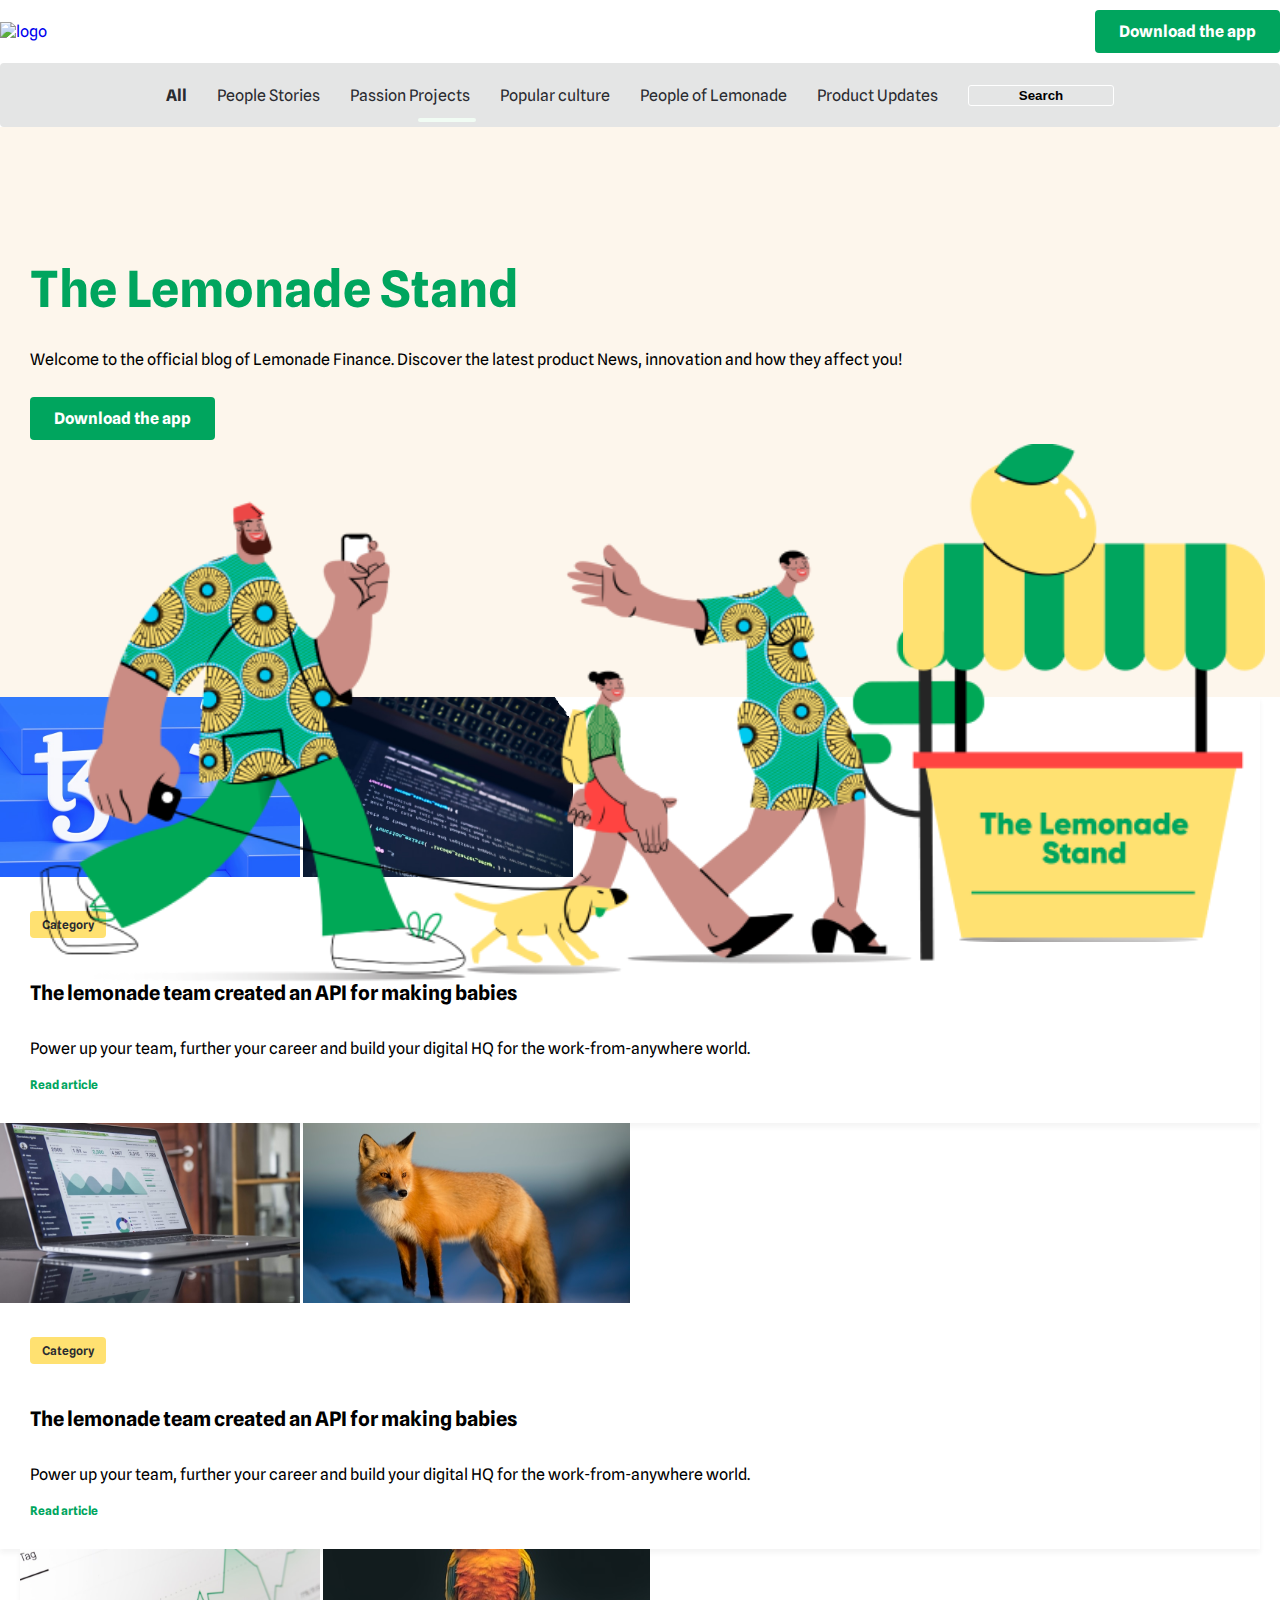
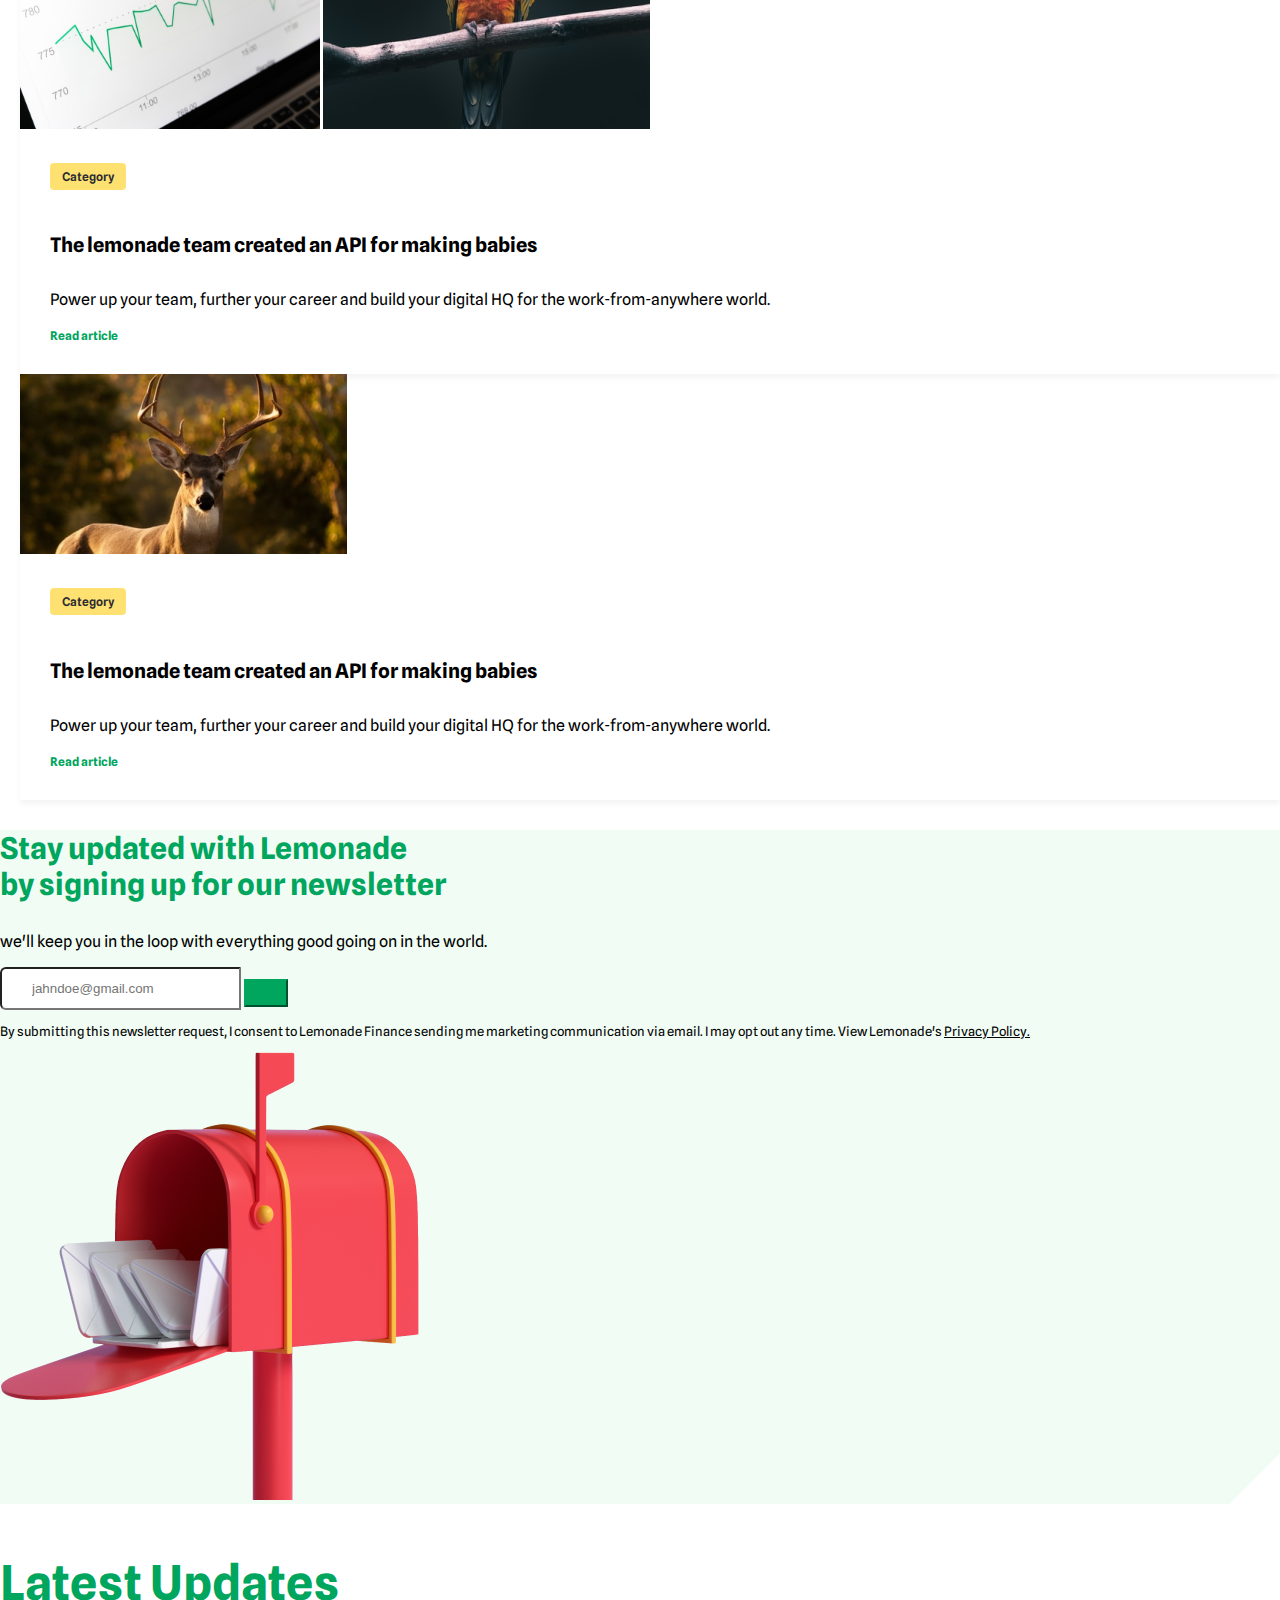
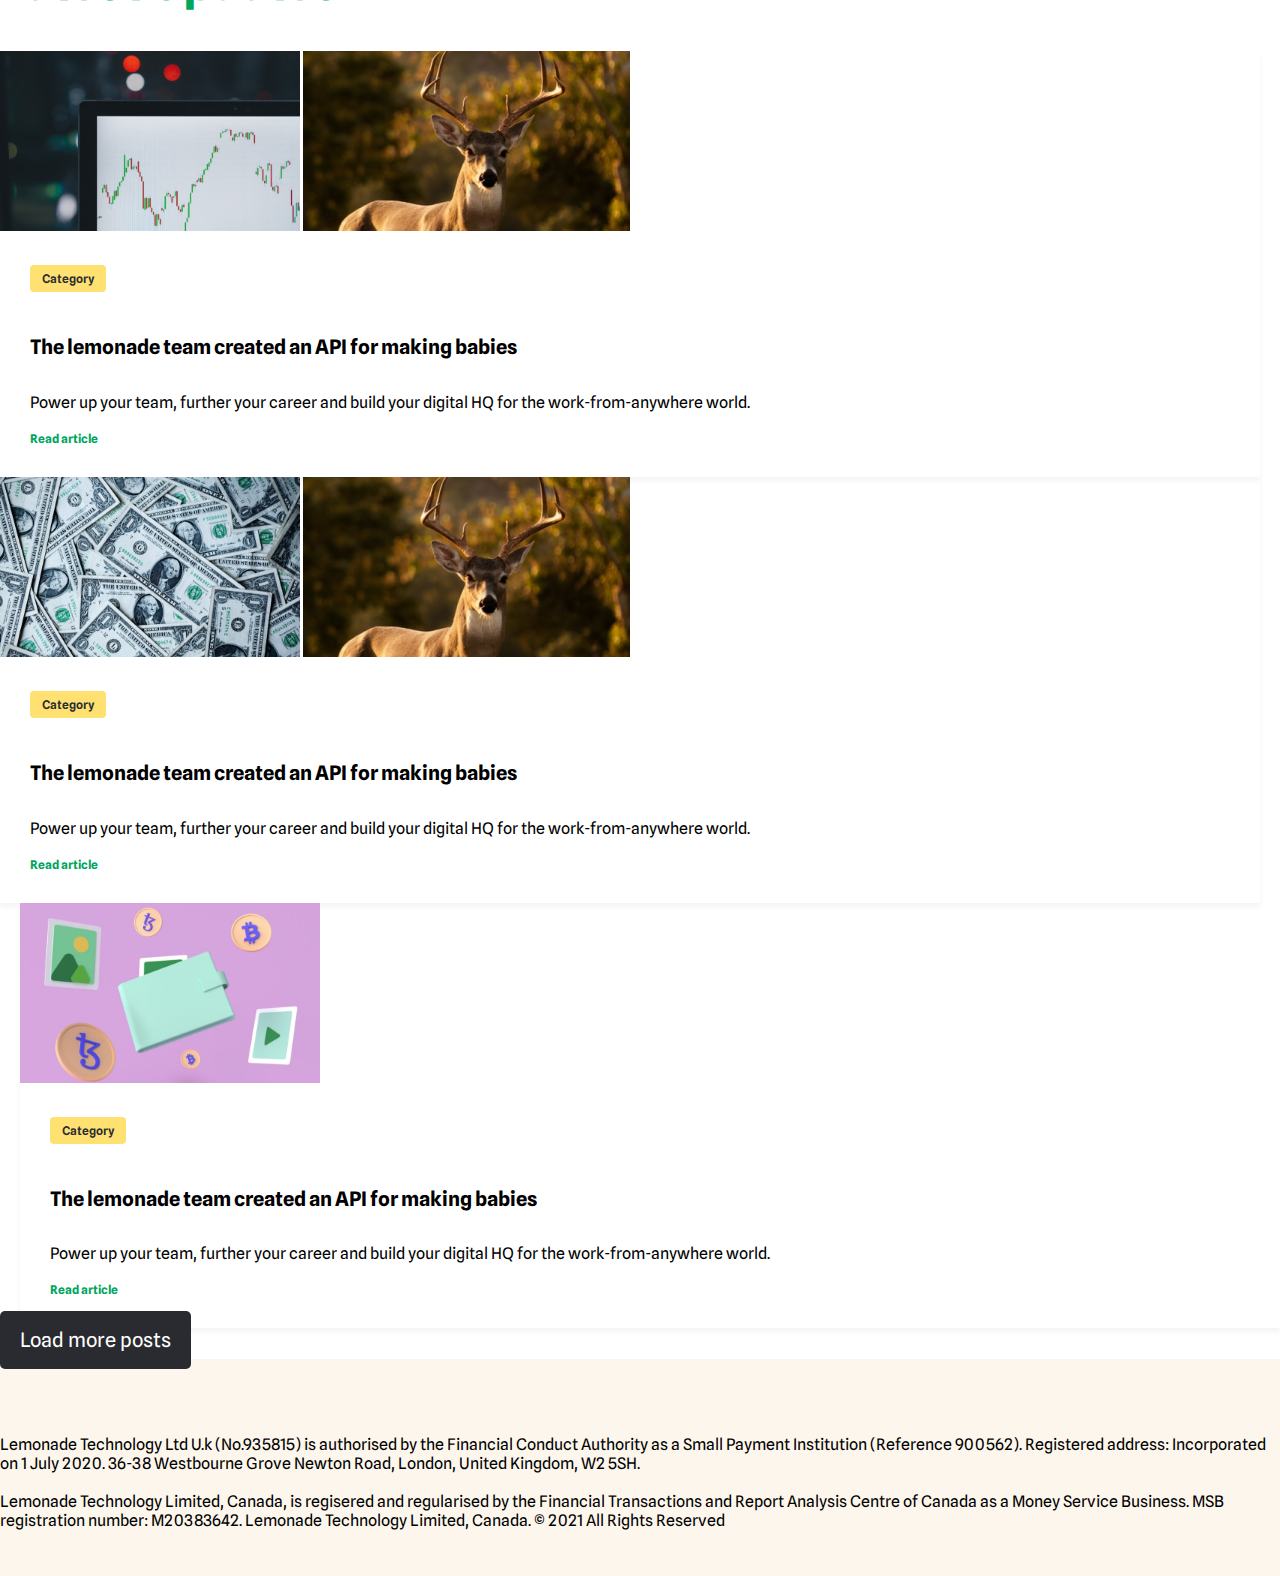
==== index.html @ 12d79b7e "first commit" ====
<!DOCTYPE html>
<html lang="en">
<head>
    <meta charset="UTF-8">
    <meta http-equiv="X-UA-Compatible" content="IE=edge">
    <meta name="viewport" content="width=device-width, initial-scale=1.0">
    
    <!--Bootstrap CSS CDN-->
    <link href="https://cdn.jsdelivr.net/npm/bootstrap@5.0.2/dist/css/bootstrap.min.css" rel="stylesheet" integrity="sha384-EVSTQN3/azprG1Anm3QDgpJLIm9Nao0Yz1ztcQTwFspd3yD65VohhpuuCOmLASjC" crossorigin="anonymous">
    <!--Bootstrap Icon CDN-->
    <link rel="stylesheet" href="https://cdn.jsdelivr.net/npm/bootstrap-icons@1.3.0/font/bootstrap-icons.css">
    <!--Fontawsome CSS CDN-->
    <link rel="stylesheet" href="https://pro.fontawesome.com/releases/v5.10.0/css/all.css" integrity="sha384-AYmEC3Yw5cVb3ZcuHtOA93w35dYTsvhLPVnYs9eStHfGJvOvKxVfELGroGkvsg+p" crossorigin="anonymous"/>
    <link rel="image/png" href="images/logo.PNG">
    <!--Google font CDN    // Spline Sans-->
    <link rel="preconnect" href="https://fonts.googleapis.com">
    <link rel="preconnect" href="https://fonts.gstatic.com" crossorigin>
    <link href="https://fonts.googleapis.com/css2?family=Lato:ital@1&family=Spline+Sans:wght@300;400;500;600;700&display=swap" rel="stylesheet">
    <!--Custom CSS-->
    <link rel="stylesheet" href="style.css">
    <title>Lemonade</title>
</head>
<body>
<!--top bar-->
<section id="top-bar" class="">
    <div class="container">
        <div class="flex">
            <div class="flex">
                <a href="index.html">
                    <img src="images/logo.PNG" class="logo" alt="logo">
                </a>
               
            </div>
            <a href="" class="download-app-link">Download the app</a>
        </div>
    </div>
</section>


<div id="overlay-background" style="display: none;">
    <div class="overlay">
        <button class="close-btn" onclick="closeSearch()" title="Cancel">
            <i class="far fa-times-circle"></i>
        </button>
        <form action="">
            <input type="text" name="keywords" placeholder="Search post" title="Enter keywords to search">
        </form>
    </div>
</div>
<!--navbar-->
<div class="container">
    <nav class="navigation">
           <ul  class="flex">
               <li>
                   <a href="index.html" class="active">All</a> 
                </li>
               <li>
                   <a href="peoples-story.html">People Stories</a> 
                </li>
               <li>
                   <a href="passion-projects.html">Passion Projects</a> 
                   <span class="light-underline d-md-none">
                       <span></span>
                   </span>
                </li>
               <li class="d-none d-md-block">
                   <a href="popular-culture.html">Popular culture</a>
                 </li>
               <li class="d-none d-md-block">
                   <a href="people-of-lemonade.html">People of Lemonade</a>
                 </li>
               <li class="d-none d-lg-block">
                   <a href="product-updates.html">Product Updates</a>
                 </li>
               <li class="d-none d-lg-block">
                   <button  onclick="openSearch()">
                    <i class="fa fa-search" aria-hidden="true"></i>
                    <span>Search</span>
                   </button>
               </li>
           </ul>
    </nav>
</div>


<!--banner-->
<section id="banner">
    <div class="container">
        <div class="row">
            <div class="col-md-4" style="z-index: 4;">
                <h1 class="text-green">The Lemonade Stand</h1>
                <p>
                    Welcome to the official blog of Lemonade Finance. Discover the latest product News, innovation and how they affect you!
                </p>
                <p class="appdown">
                    <a href="" class="download-app-link ">Download the app</a>
                </p>
               
            </div>
            <div class="col-md-8">
                <img src="images/banner-img1.png" class="man-and-family" alt="">
                <img src="images/banner-img2.png" class="lemonade-stand" alt="">
            </div>
        </div>
    </div>
</section>

<!--post-->
<section id="post">
    <div class="container">
        <div class="row my-5">
            <div class="col-md-4">
                <div class="card">
                    <img src="images/money-img.png" class="img-fluid d-none d-md-block">
                    <img src="images/codes-img.png" class="img-fluid d-md-none d-block">
                    <div class="card-body">
                        <span class="cat">
                            Category
                        </span>
                        <h5 class="card-heading">The lemonade team created an  API for making babies</h5>
                        <p>
                            Power up your team, further your career and build your digital HQ for the work-from-anywhere world.
                        </p>
                        <span class="d-block read-more">
                            <a href="" class="text-green">Read article</a>
                        </span>
                    </div>
                   
                </div>
            </div>
            <div class="col-md-4">
                <div class="card mx-2">
                    <img src="images/laptop.png" class="img-fluid d-none d-md-block">
                    <img src="images/wolf.png" class="img-fluid d-md-none d-block">
                    <div class="card-body">
                        <span class="cat">
                            Category
                        </span>
                        <h5 class="card-heading">The lemonade team created an  API for making babies</h5>
                        <p>
                            Power up your team, further your career and build your digital HQ for the work-from-anywhere world.
                        </p>
                        <span class="d-block read-more">
                            <a href="" class="text-green">Read article</a>
                        </span>
                    </div>
                   
                </div>
            </div>
            <div class="col-md-4">
                <div class="card card-right">
                    <img src="images/graph.png" class="img-fluid d-none d-md-block">
                    <img src="images/bird.png" class="img-fluid d-md-none d-block">
                    <div class="card-body ">
                        <span class="cat">
                            Category
                        </span>
                        <h5 class="card-heading">The lemonade team created an  API for making babies</h5>
                        <p>
                            Power up your team, further your career and build your digital HQ for the work-from-anywhere world.
                        </p>
                        <span class="d-block read-more">
                            <a href="" class="text-green">Read article</a>
                        </span>
                    </div>
                   
                </div>
            </div>
            <div class="col-md-4 d-md-none d-block">
                <div class="card card-right last-card">
                    <img src="images/animal.png" class="img-fluid">
                    <div class="card-body ">
                        <span class="cat">
                            Category
                        </span>
                        <h5 class="card-heading">The lemonade team created an  API for making babies</h5>
                        <p>
                            Power up your team, further your career and build your digital HQ for the work-from-anywhere world.
                        </p>
                        <span class="d-block read-more">
                            <a href="" class="text-green">Read article</a>
                        </span>
                    </div>
                   
                </div>
            </div>

        </div>
    </div>
</section>

<!--newsletter -->
<section id="newsletter">
    <div class="container">
        <div class="row chamfer">
            <div class="col-sm-1"></div>
            <div class="col-sm-10">
                <div class="row pt-5">
                    <div class="col-lg-6">
                        <h3 class="text-green newsletter-heading">
                            Stay updated with Lemonade 
                            <br> 
                            by signing up for our newsletter
                        </h3>
                        <p>
                            we'll keep you in the loop with everything good going on in the world.
                        </p>
                        <form>
                            <div class="input-group mb-3">
                                <input type="text" class="form-control" placeholder="jahndoe@gmail.com" aria-label="Recipient's email" aria-describedby="button-addon2">
                                <button class="btn bg-green text-light" type="button" id="button-addon2">
                                    <i class="fa fa-long-arrow-right" aria-hidden="true"></i>
                                </button>
                              </div>
                        </form>
                        <p class="consent-msg">
                            By submitting this newsletter request, I consent to Lemonade Finance sending me marketing communication via email. 
                            I may opt out any time. View Lemonade's <a href="" class="privacy-link">Privacy Policy.</a>
                        </p>
                    </div>
                    <div class="col-lg-6  d-none d-lg-block">
                        <span class="d-block mx-5">
                            <img src="images/newsletter 1.png" class="img-fluid " alt="newsletter">
                        </span>
                        
                    </div>
                </div>
            </div>
            <div class="col-sm-1"></div>
        </div>
    </div>
</section>

<!--Latest Updates-->
<section id="latest-update">
    <div class="container">
        <div class="row my-3 pt-3">
            <div class="col-12">
                <h2 class="text-green heading">Latest Updates</h2>
            </div>
        </div>
        <div class="row">
            <div class="col-md-4">
                <div class="card">
                    <img src="images/graph2.png" class="img-fluid d-none d-md-block">
                    <img src="images/animal.png" class="img-fluid d-md-none d-block">
                    <div class="card-body">
                        <span class="cat">
                            Category
                        </span>
                        <h5 class="card-heading">The lemonade team created an  API for making babies</h5>
                        <p>
                            Power up your team, further your career and build your digital HQ for the work-from-anywhere world.
                        </p>
                        <span class="d-block read-more">
                            <a href="" class="text-green">Read article</a>
                        </span>
                    </div>
                   
                </div>
            </div>
            <div class="col-md-4">
                <div class="card mx-2">
                    <img src="images/dollars.png" class="img-fluid d-none d-md-block">
                    <img src="images/animal.png" class="img-fluid d-md-none d-block">
                    <div class="card-body">
                        <span class="cat">
                            Category
                        </span>
                        <h5 class="card-heading">The lemonade team created an  API for making babies</h5>
                        <p>
                            Power up your team, further your career and build your digital HQ for the work-from-anywhere world.
                        </p>
                        <span class="d-block read-more">
                            <a href="" class="text-green">Read article</a>
                        </span>
                    </div>
                   
                </div>
            </div>
            <div class="col-md-4 d-none d-md-block">
                <div class="card card-right last-card">
                    <img src="images/bitcoin-and-wallet.png" class="img-fluid">
                    <div class="card-body ">
                        <span class="cat">
                            Category
                        </span>
                        <h5 class="card-heading">The lemonade team created an  API for making babies</h5>
                        <p>
                            Power up your team, further your career and build your digital HQ for the work-from-anywhere world.
                        </p>
                        <span class="d-block read-more">
                            <a href="" class="text-green">Read article</a>
                        </span>
                    </div>
                   
                </div>
            </div>
        </div>
        <div class="row">
            <div class="col-12 py-5 my-3 load-post text-center">
                <a href="article.html">
                    Load more posts 
                </a>
            </div>
        </div>
    </div>
</section>

<!--Footer-->
<div class="footer">
    <div class="container">
        <div class="row">
            <div class="col-12">
                <p>
                    Lemonade Technology Ltd U.k (No.935815) is authorised by the Financial Conduct Authority as a Small Payment Institution (Reference 900562).
                     Registered address: Incorporated on 1 July 2020. 36-38 Westbourne Grove Newton Road, London, United Kingdom, W2 5SH.
                     <br>
                     <br>
                     Lemonade Technology Limited, Canada, is regisered and regularised by the Financial Transactions and Report Analysis Centre of Canada
                     as a Money Service Business. MSB registration number: M20383642. Lemonade Technology Limited, Canada. &copy; 2021 All Rights Reserved
                </p>
            </div>
        </div>

    </div>
</div>




<script>
    function openSearch(){
    let search = document.getElementById("overlay-background");
        search.style.display = "block";
}
function closeSearch(){
    let search = document.getElementById("overlay-background");
    search.style.display = "none";
}
</script>


    <!--Bootstrap JS CDN-->
    <script src="https://cdn.jsdelivr.net/npm/bootstrap@5.0.2/dist/js/bootstrap.bundle.min.js" integrity="sha384-MrcW6ZMFYlzcLA8Nl+NtUVF0sA7MsXsP1UyJoMp4YLEuNSfAP+JcXn/tWtIaxVXM" crossorigin="anonymous"></script>

</body>
</html>
---- style.css ----
body{
    box-sizing: border-box;
    margin: 0;
    padding: 0;
    overflow-x: hidden;
    font-family: 'Spline Sans', sans-serif;
    font-weight: 400;
}

a{
    text-decoration: none;
}
ul{
    list-style: none;
    margin: 0!important;
}


/* top bar */
#top-bar .flex{
    display: flex;
    flex-direction: row;
    align-items: center;
    justify-content: space-between;
    padding: 10px 0;
    background-color: #FFFFFF;
}
.logo{
    height: 50px;
}
.download-app-link{
    background-color: #00A55E;
    padding: 12px 24px;
    font-size: 16px;
    font-weight: 700;
    color: white;
    border-radius: 4px;
    transition: .5s ease;
}
.download-app-link:hover{
    outline: 1px solid #00A55E;
    color: #00A55E;
    background-color: #ffff;
}

/* navigation */
.navigation{
background-color: #E4E5E5;
border-radius: 4px;

}
.navigation ul .active{
    font-weight: 700;
}
.navigation ul{
    padding: 10px;
    height: 44px;
    overflow: hidden;
}

.navigation ul li{
    padding: 0px 15px;
}

.navigation a{
    color: #2A2B30;

}
.navigation button{
    background-color: transparent;
    font-weight: bold;
    outline: none;
    border: 1px solid #ffff;
    border-radius: 3px;
    padding: 2px 50px;
}


/* banner */
#banner .row{
    background: #FDF6EC;
    padding: 100px 0px 20px 30px;
    height: 450px;
}

#banner .col-md-4 h1{
    font-weight: 700;
    font-size: 50px;
    line-height: 56px;
    font-style: normal;
}
#banner .appdown{
    margin-top: 40px;
}

#banner .col-md-8{
    position: relative;
}
.man-and-family{
    position: absolute;
    width: 87%;
    height: auto;
    top: -25px;
    left: -62px;
    z-index: 1;
}

.lemonade-stand{
    position: absolute;
    width: 29%;
    height: auto;
    right: 15px;
    z-index: 2;
    top: 0px;
}


/* newsletter */
#newsletter{
    position: relative;
}
#newsletter .row{
    background: #F1FCF4;
   align-items: center;
   justify-content: center;
}

.newsletter-heading{
    font-weight: 700;
    font-size: 30px;
}
#newsletter input[type="text"]{
    padding: 12px 30px;
    border-radius: 6px 0 0 6px;
    outline: none;
}

#newsletter button{
    padding: 12px 20px;
}
#newsletter input[type="text"]:focus,
#newsletter button{
    box-shadow: none;
    border-color: #0000;
    border-color: #00A55E;
}

#newsletter img{
    height: 80%;
    width: auto;
}
.consent-msg{
    font-size: 13px;
}

.privacy-link{
    color: black;
    text-decoration: underline;
}
.privacy-link:hover{
    color: black;
}


/* latest Updates */
#latest-update{
    margin: 50px 0 0 0;
}

.load-post  a{
    background: #2A2B30;
    color: #ffff;
    padding: 17px 20px;
    border-radius: 5px;
    font-size: 20px;
    transition: .5s ease-in-out;
}
.load-post a:hover{
 
    color: #fff;
    background-color: rgb(104, 104, 104);

}



/* footer */
footer,.footer{
    background: #FDF6EC;
    padding: 60px 0 30px 0;
    margin-top: 4rem!important;
}
.footer{
    background: #FDF6EC;
    padding: 60px 0 30px 0;
    margin-top: 0.4rem!important;
}





/* Peoples Stories Page */
.passion-project,
.people-stories,
.popular-culture,
.people-of-lemonade,
.product-updates{
    position: relative;
}
.people-of-lemonade .col-lg-5{
    position: absolute;
    right: 50px;
    bottom: 0;
}
.product-updates .col-lg-5{
    position: absolute;
    right: 85px;
    bottom: 0;
}
.popular-culture .col-lg-5{
    position: absolute;
    right: 100px;
    bottom: 0;
}
.people-stories .col-lg-5,
.passion-project .col-lg-5
{
    position: absolute;
    right: 80px;
    bottom: 0;
}
.people-stories .card,
.popular-culture .card,
.passion-project .card,
.people-of-lemonade .card,
.product-updates .card{
    box-shadow: none;
}

.popular-culture{
    position:relative;
}

.article-road-map{
    margin-bottom: 50px;
}
.article-road-map a,
.article-road-map span{
    color: #2A2B30;
    font-size: 20px;
}


.article-road-map .fa{
    color: #000000;
    font-size: 12px;
}

.article-road-map span{
    color: #2A2B3080;
    border-bottom: 2px solid;
    font-weight: 700;

}
.article-showcase{
    position:relative;
    height: 170px;
}
.art-card{
    position:absolute;
    bottom: 0;
}
.article-showcase .card{
    box-shadow: none;
    border-radius: 0;
}

.article .md-card-heading{
    font-size: 3.125rem;
}

.date{
    color: #03030580;
    font-weight: 700;
    display: block;
    margin: 5px 0;
    font-size: 15px;
}

.p1{
    font-size: 18px;
}


.card-social{
    background: #F1FCF4;
    padding: 40px 0 40px 40px;
    border-radius: 4px;

}

.card-social h5{
    color: #000000;
    font-weight: 700;

}

.social-icons .fab{
    font-size: 25px;
    margin-right: 5px;
    color: black;
}

.ycombinator{
    padding-right: 20px;
}

.share-article{
    padding-left: 60px;
}

.error-page{
    background-color: #F1FCF4;
    height: 651px;
    display: flex;
    flex-direction: column;
    align-items: center;
    justify-content: center;
    margin-bottom: 3rem;

}

.err-num{
    font-weight: 1000;
    font-size: 20rem;
    font-family: Arial, Helvetica, sans-serif;
    color: #FFE17180;
    padding: 0 5px;

}

.err-msg{
    font-weight: 700;
    color: #03030599;
    font-size: 48px;
}
.redirect{
    color: #00A55E;
    font-weight: 700;
    border-bottom: 1.5px solid;
    font-size: 22px;
    margin: 15px;
    transition: 0.5s ease-in-out;
}

.redirect:hover{
   padding-bottom: 3px;
   color: #00A55E;
}

.search-btn{
    background-color: #FF44411A!important;
    border: 2px solid red!important;
}

.search-page{
    display: flex;
    flex-direction: column;
    align-items: center;
    justify-content: center;
    margin-bottom: 4rem;
}

.search-img{
    padding-top: 100px;
    padding-bottom: 80px;
}

.search-msg{
    font-weight: 700;
    font-size: 30px;
}

.search-result-btn{
    background-color: #ffff!important;
    border: 1px solid #00A55E!important;
}










/* The overlay effect with black background 
.overlay-background{
    width: 100%;
    height: 100%;
    background-color: rgba(0, 0, 0, 0.5);
    display: block;
    position: fixed;
    z-index: 9;
    top: 0;
}



/* The overlay effect with black background 
.overlay {
    height: 250px;
    width: 100%;
    display: block;
    position: fixed;
    z-index: 10;
    top: 150px;
    left: 0;
    background-color: #F1FCF4;
  }
  
  /* The content 
  .overlay-content {
    position: relative;
    top: 46%;
    width: 80%;
    text-align: center;
    margin-top: 30px;
    margin: auto;
  }
  
  /* Close button 
  .overlay .closebtn {
    position: absolute;
    top: 20px;
    right: 45px;
    font-size: 60px;
    cursor: pointer;
    color: white;
    
  }
  
  .overlay .closebtn:hover {
    color: #ccc;
  }
  
  /* Style the search field 
  .overlay input[type=text] {
    padding: 15px;
    font-size: 17px;
    border: none;
    float: left;
    width: 80%;
    background: white;
  }
  
  .overlay input[type=text]:hover {
    background: #f1f1f1;
  }
  
   Style the submit button 
  .overlay button {
    float: left;
    width: 20%;
    padding: 15px;
    background: #ddd;
    font-size: 17px;
    border: none;
    cursor: pointer;
  }
  
  .overlay button:hover {
    background: #bbb;
  }
*/


#overlay-background{
    width: 100%;
    height: 100%;
    display: block;
    z-index: 10;
    background-color: rgba(0,0,0,0.6);
    position: fixed;
    top: 0;
}

.overlay{
    width: 100%;
    top: 150px;
    display: flex;
    align-items: center;
    position: absolute;
    background-color: #F1FCF4;
    height: 250px;
    position: relative;
    z-index: 1000;
}
.close-btn{
    position: absolute;
    right: 40px;
    top: 40px;
    border: 0;
    background-color: transparent;
    outline: 0;
    font-size: 30px;
    z-index: inherit;
    color: #292D32;
    opacity: .6;
}

.overlay input[type="text"]{
    background-color: transparent;
    border: 0;
    outline: 0;
    border-right: 2px solid #8E9492;
    font-size: 30px;
    color: #2A2B3080;
    margin: 78px;
    width: 200px;
    transition-property: width, border-color,border-right-width;
    transition: .5s ease-in-out;
}
.overlay input[type="text"]:focus{
    width: 500px;
    border-color: #00A55E;
    border-right-width: 3px;
}

.overlay ::placeholder{
    font-size: 32px;
    font-weight: 700;
}
















/* utility classes */
.light-underline {
    position: relative;
   
}
.light-underline span {
    width: 58px;
    position: absolute;
    display: flow-root;
    height: 4px;
    right: -6px;
    margin: auto;
    top: 32px;
    background: #F1FCF4;
    border-radius: 4px;
}
.flex{
    display: flex;
    flex-direction: row;
    align-items: center;
    justify-content: center;
}

.row{
    --bs-gutter-x: 0;
}


.text-green{
    color: #00A55E;
}
.bg-green{
    background-color: #00A55E;
}

.card{
    border: none;
    box-shadow: 0px 4px 5px 0px #2A2B300D;
    margin-right: 20px;
}

.card-body{
    padding: 30px;
}

.card-heading{
    font-size: 20px;
}
.md-card-heading{
    font-size: 24px;
    font-weight: 700;
    margin: 15px 0;
}
.article-showcase .md-card-heading{
    font-size: 3rem;
}
.card-right{
    margin-left: 20px;
    margin-right: 0!important;
}
.card img{
    height: 180px;
    width: auto;
}

.card .cat{
    display: inline-block;
    color: #2A2B30;
    background: #FFE171;
    padding: 6px 12px;
    margin-bottom: 10px;
    border-radius: 4px;
    font-size: 12px;
    font-weight: 600;
}
.card .dark-cat{
    display: inline-block;
    padding: 6px 12px;
    margin-bottom: 10px;
    border-radius: 4px;
    font-size: 12px;
    font-weight: 600;
    background-color: #5F626E;
    color: #ffff;

}
.read-more a{
    font-weight: 700;
    font-size: 12px;
}
.read-more a:hover{
    color: #00A55E;
}
.heading{
    font-weight: 700;
    font-size: 48px;
}



.chamfer, .chamfer-rt{
    position: relative;
}
.chamfer::before,
.chamfer::after{
    content: '';
    position: absolute;
    height: 50px;
    width: 50px;
    bottom: -25px;
    right: 0px;
    background-color: #ffff;
    transform: skewY(-45deg);
    -webkit-transform: skewY(-45deg);
    -moz-transform: skewY(-45deg);
    -ms-transform: skewY(-45deg);
}

    .chamfer-rt::before,
    .chamfer-rt::after{
        content: '';
        position: absolute;
        height: 50px;
        width: 50px;
        top: -25px;
        right: 0px;
        background-color: #ffff;
        border-radius: 50px 0 0 0;
        transform: skewY(45deg);
        -webkit-transform: skewY(45deg);
        -moz-transform: skewY(45deg);
        -ms-transform: skewY(45deg);
}




/* Mobile screen*/
@media screen and (max-width: 549px) {
    #banner .col-md-4 h1{
        font-size: 40px;
        line-height: 40px;
    }
}

@media screen and (max-width: 452px) {
    #banner .col-md-4 h1{
        font-size: 35px;
        line-height: 35px;
    }
}

@media screen and (max-width: 470px){
    #top-bar .heading{
        font-size: 30px;
    }
}
@media screen and (max-width: 403px) {
    #banner .col-md-4 h1{
        font-size: 29px;
    }
    #top-bar .download-app-link{
        padding: 6px 12px;
        font-size: 12px;
    }
    .logo{
        height: 40px;
    }
    .appdown .download-app-link{
        font-size: 12px;
        padding: 7px 10px;
    }
    #banner .row{
        height: 400px!important;
        padding: 10px!important;
    }
}


@media screen and (max-width: 385px) {
    #top-bar .download-app-link{
        padding: 6px 12px;
        font-size: 13px;
    }
    .logo{
        height: 38px;
        
    }
    .appdown .download-app-link{
        font-size: 13px;
       
    }
    #banner .appdown{
        margin-top: 30px;
    }
}

@media screen and (max-width: 344px) {
    #banner .col-md-4 h1{
        font-size: 25px;
    }
  
}

@media screen and (max-width: 305px) {
    #banner .col-md-4 h1{
        font-size: 20px;
    }
    .appdown .download-app-link,
    #top-bar .download-app-link{
        font-size: 10px;
        padding: 10px;
    }
    #top-bar .heading{
        font-size: 25px;
    }
}
@media screen and (max-width:395px) {
    .navigation li a{
        font-size: 14px;
        padding: 0;
    }
}
 @media screen and (max-width: 364px) {
    .navigation li a{
        font-size: 12px;
        padding: 0;
    }
 }
 @media screen and (max-width: 334px) {
    .navigation li a{
        font-size: 8px;
        padding: 0;
    }
 }

 @media screen and (max-width: 293px) {
     .man-and-family,
     .lemonade-stand{
         margin-top: 30px;
     }
 }


@media screen and (max-width: 767px) {
    /* navigation */
    .navigation{
        height: 60px;
        padding-top: 9px;
    }
    .navigation ul{
        justify-content: space-around;
        align-items: center;
        margin-top: 7px;
        padding-top: 10px;
        overflow: visible;
    }
    
    /* banner */
    #banner .row{
        background: #FDF6EC;
        height: 420px;
        padding: 30px 10px;
    }
    .man-and-family{
        position: absolute;
        width: 87%;
        height: auto;
        top: -100px;
        left: -34px;
        z-index: 1;
    }
    
    .lemonade-stand{
        position: absolute;
        width: 29%;
        height: auto;
        right: 5px;
        z-index: 2;
        top: -85px;
    }
    .card, .card-right{
        margin: 0 0 40px 0;
    }
    .last-card{
        margin: 0;
    }
    .card img{
        height: 250px;
        width: auto;
    }
    .marketing-story .col-lg-5{
        right: 0!important;
    }
    .sm-mt-none{
        margin-top: 0!important;
    }
    .load-post{
        margin-top: 0!important;
        padding: 10px 0 55px 0!important;
        
    }
    .load-post a{
        margin-top: 0!important;
    }
    .article-showcase .cat{
        display: none;
    }
    
    .article-showcase{
        height: 160px;
    }
    .art-card{
        position: relative;
        top: 0;
    }
    #ycomb{
        margin-top: 5rem;
    }
    .card-social{
        background: #Ffff;
        border-radius: 4px;
        padding: 8px 0;
        display: flex;
        flex-direction: row;
        align-items: center;
        justify-content: space-between;
        border-bottom: 1px solid #2A2B3080;
    }
    .social-icons .fab{
        font-size: 28px;
        margin-right: 7px;
        color: #00A55E;

    }
    
    .ycombinator{
        padding-right: 0;
    }
    
    .share-article{
        padding-left: 0;
    }
    .error-page{
        height: 325.5px;
      
    
    }
    .err-num{
        font-size: 10rem;
    }
    .err-msg{
        font-size: 24px;
    }
    .redirect{
        font-size: 11px;
    }
    
}



@media screen and (max-width: 991px){
    .chamfer::before,
    .chamfer::after{
    top: -25px;
    border-radius: 50px 0 0 0;
    transform: skewY(45deg);
    -webkit-transform: skewY(45deg);
    -moz-transform: skewY(45deg);
    -ms-transform: skewY(45deg);
}
.people-stories .col-lg-5,
.passion-project .col-lg-5,
.popular-culture .col-lg-5,
.people-of-lemonade .col-lg-5,
.product-updates .col-lg-5{
    position: relative;
    right: 0;
}
.article-showcase .md-card-heading{
    font-size: 1.8rem!important;
}

}
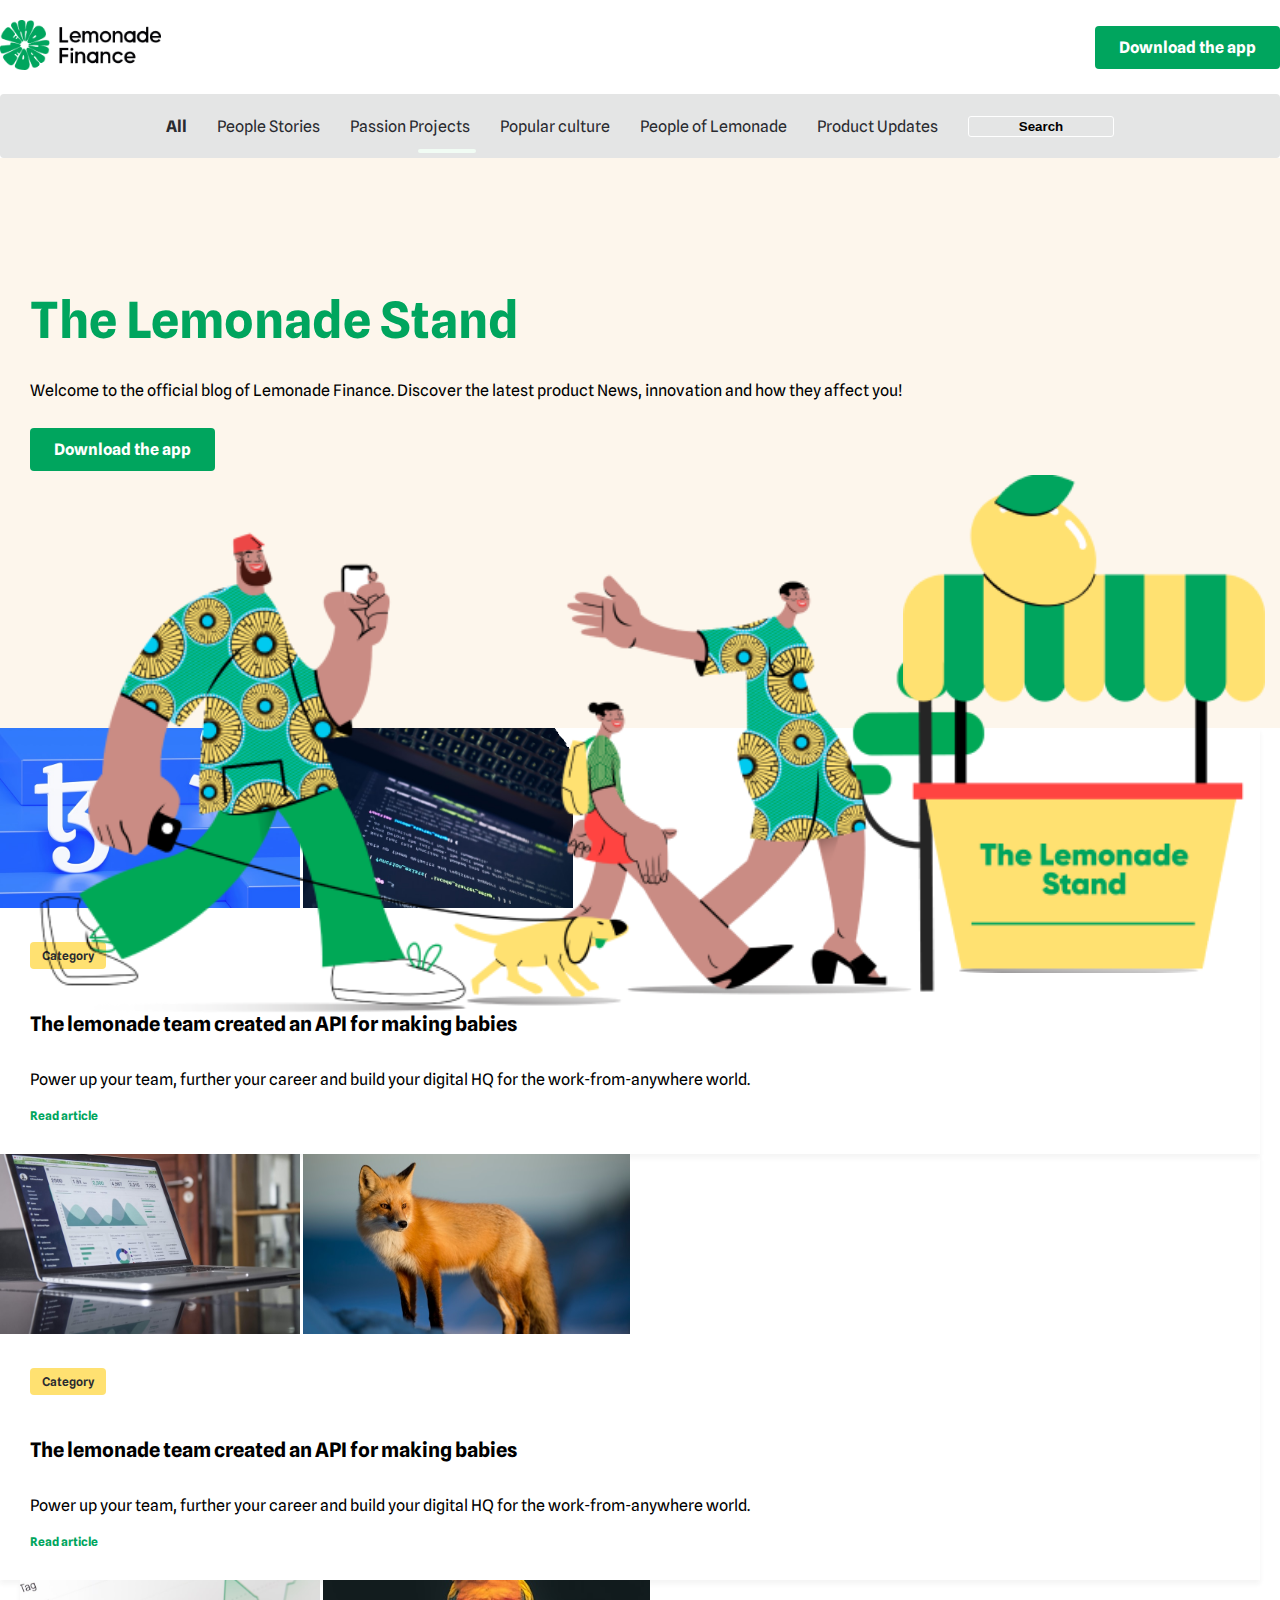
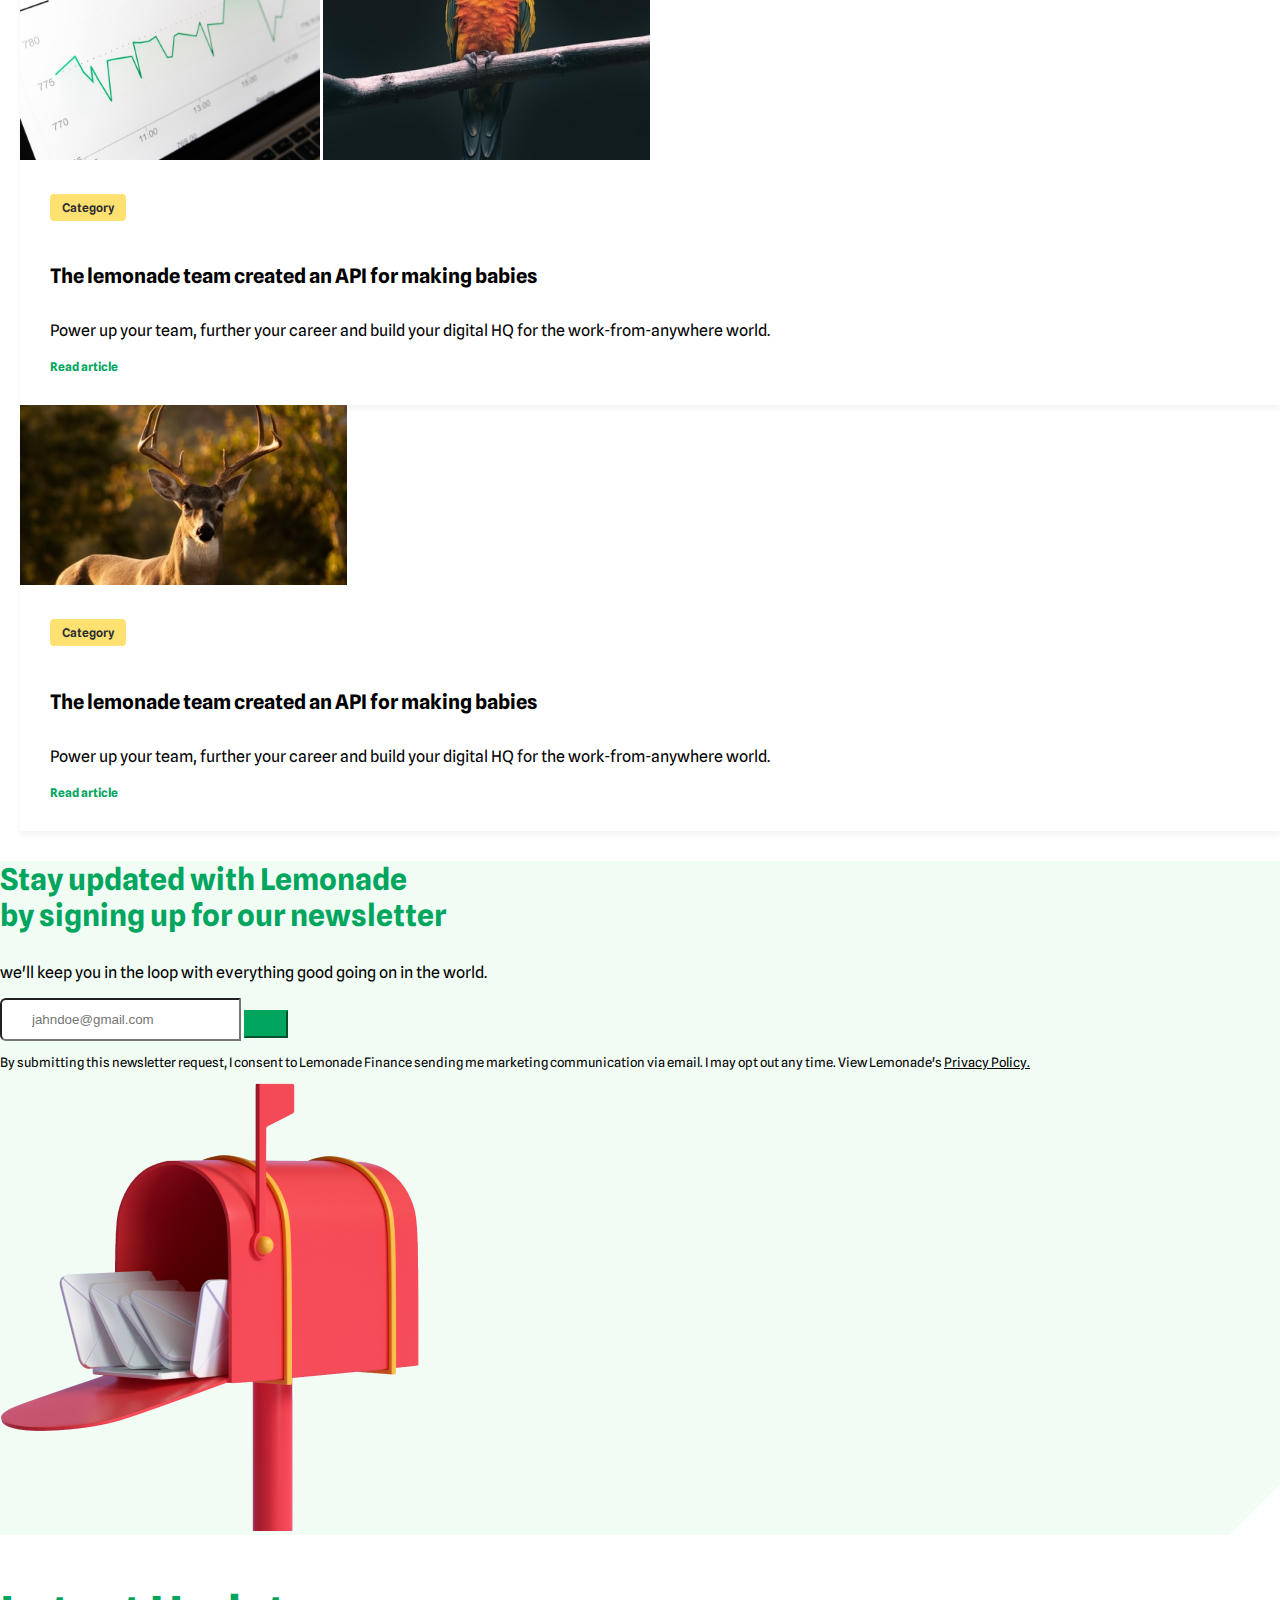
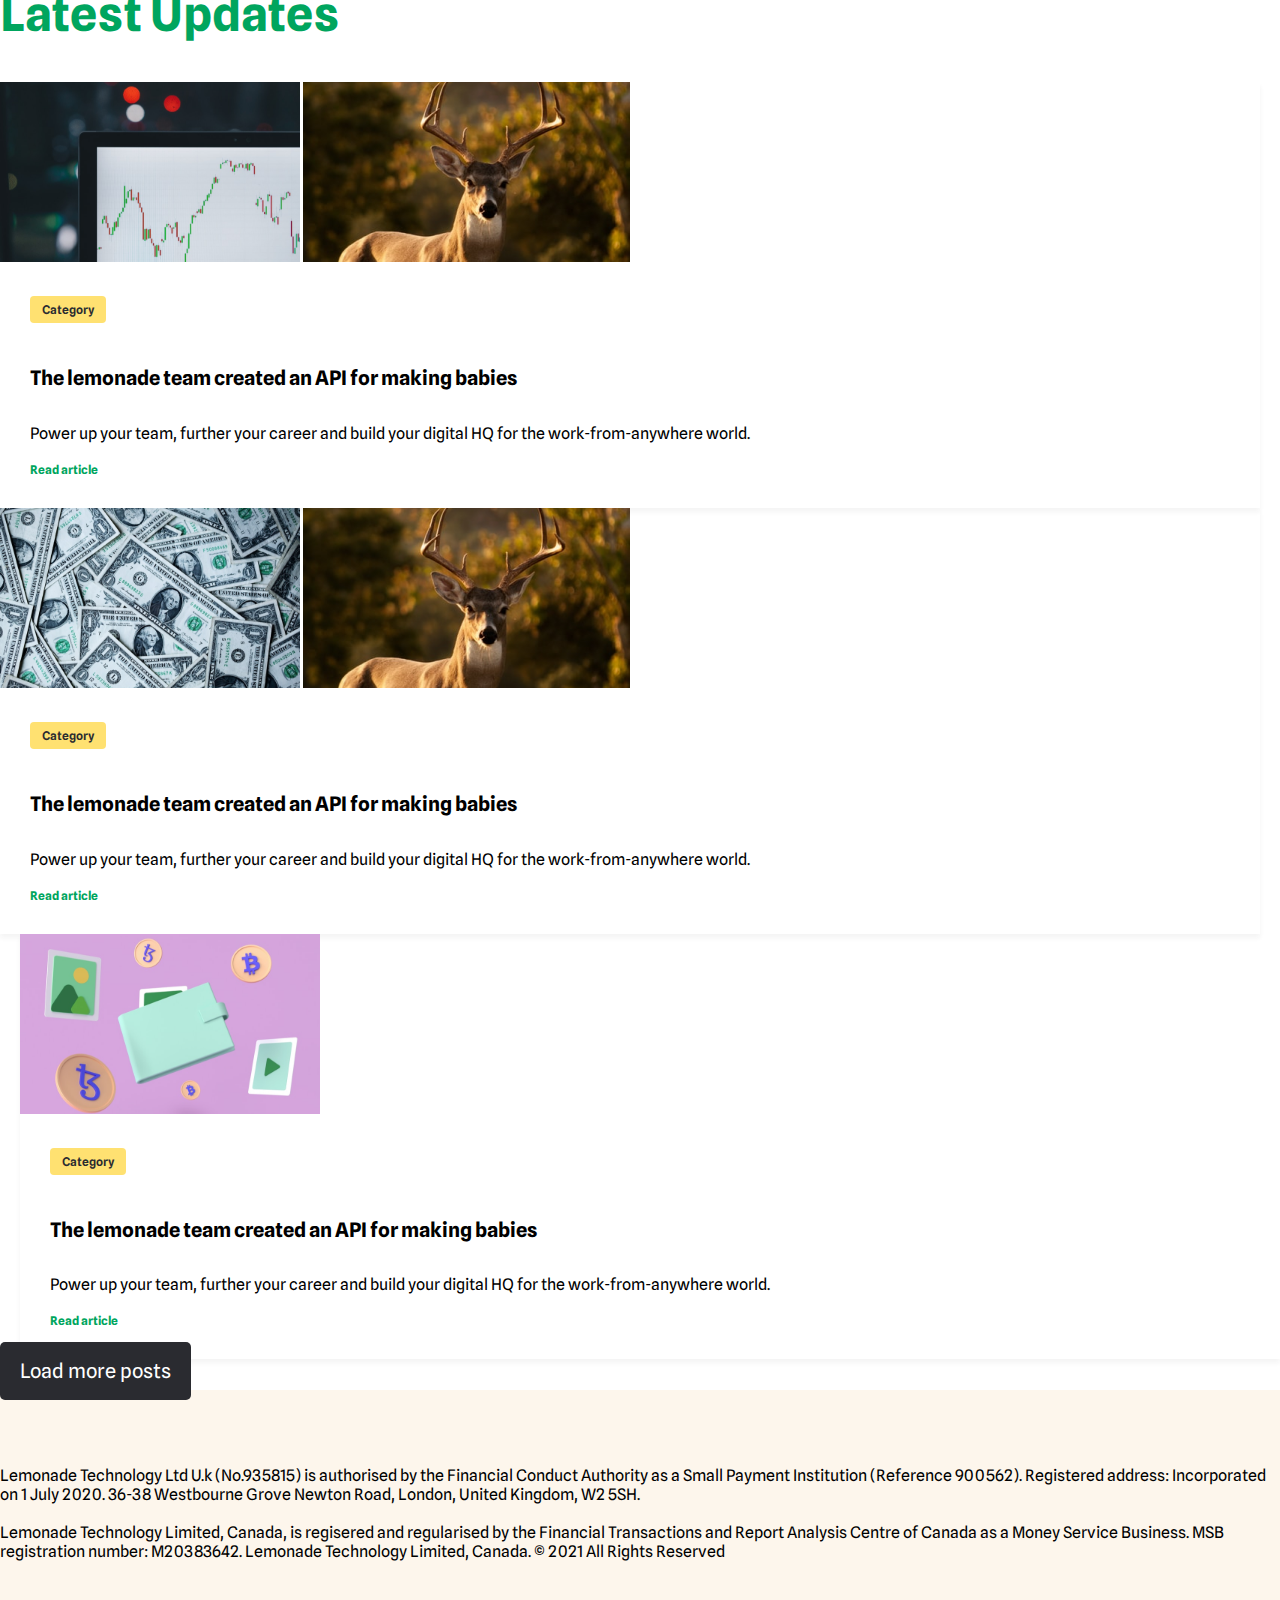
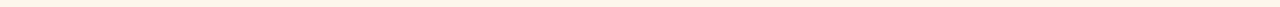
==== commit aeb9ec5b: "second commit" ====
--- a/index.html
+++ b/index.html
@@ -28,7 +28,7 @@
         <div class="flex">
             <div class="flex">
                 <a href="index.html">
-                    <img src="images/logo.PNG" class="logo" alt="logo">
+                    <img src="./images/Logo.png" class="logo" alt="logo">
                 </a>
                
             </div>
